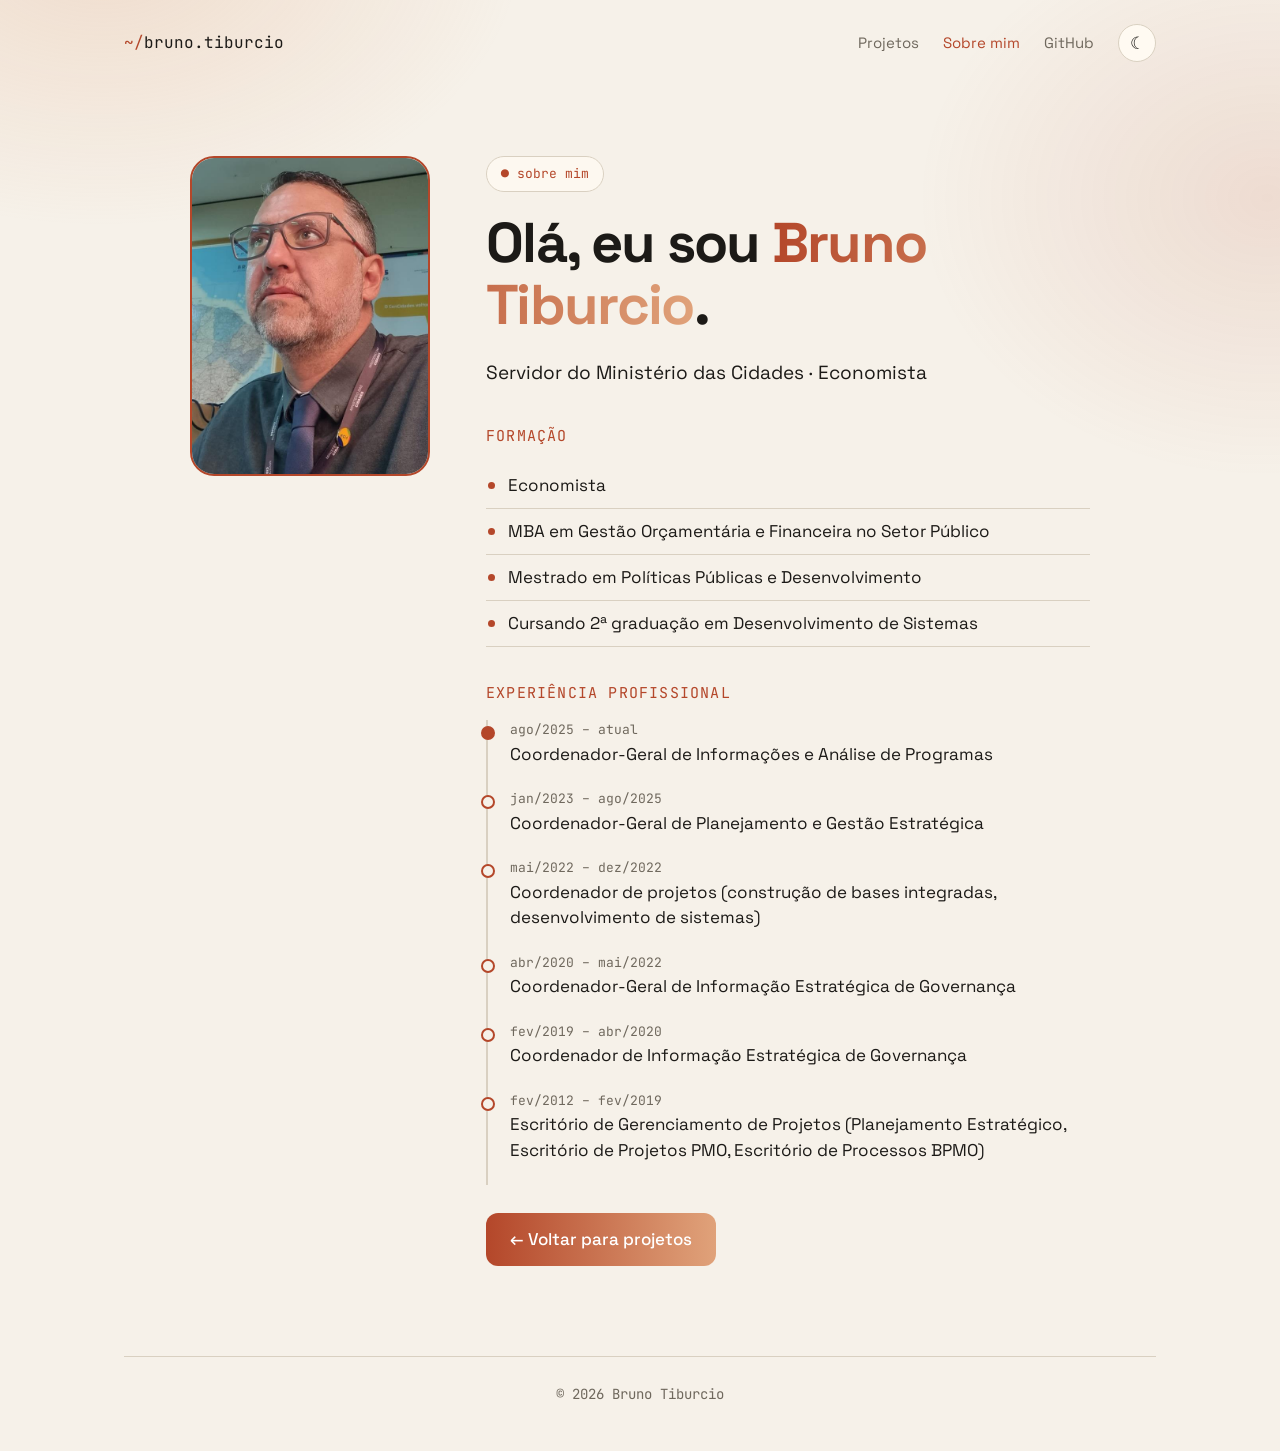
==== sobre.html @ 7c325919 "Adiciona página Sobre mim com formação, experiência e foto Co-Authored-By: Claude Sonnet 5.5 <norepl" ====
<!doctype html>
<html lang="pt-BR">
<head>
<meta charset="utf-8">
<meta name="viewport" content="width=device-width, initial-scale=1">
<title>Sobre mim — Bruno Tiburcio</title>
<link href="https://fonts.googleapis.com/css2?family=Space+Grotesk:wght@400;500;700&family=JetBrains+Mono:wght@400&display=swap" rel="stylesheet">
<script>
(function(){var t;try{t=localStorage.getItem("tema")}catch(e){}
if(!t)t="light";
document.documentElement.dataset.theme=t})();
</script>
<link rel="stylesheet" href="style.css">
<style>
body{transition:background .3s,color .3s;background:var(--bg-grad);background-attachment:fixed;color:var(--ink);font:17px/1.7 "Space Grotesk",system-ui,sans-serif;overflow-x:hidden}
nav a:hover,nav a.on{color:var(--a)}
.sobre{display:grid;grid-template-columns:240px 1fr;gap:56px;align-items:start;padding:70px 0 90px;max-width:900px;margin:0 auto}
.foto{aspect-ratio:1;border-radius:24px;background:linear-gradient(135deg,var(--a),var(--b));display:grid;place-items:center;color:var(--on);font-size:72px;font-weight:700;letter-spacing:-.04em}
h1{font-size:clamp(34px,5vw,56px);line-height:1.1;letter-spacing:-.03em;margin:20px 0 22px}
.foto{overflow:hidden;padding:0;border:2px solid var(--a);aspect-ratio:3/4}
.foto img{width:100%;height:100%;object-fit:cover;display:block}
.txt p{color:var(--mute);margin-bottom:16px}
.papel{color:var(--ink)!important;font-size:19px}
h2{font-size:15px;font-family:"JetBrains Mono",monospace;font-weight:400;color:var(--a);margin:34px 0 14px;text-transform:uppercase;letter-spacing:.08em}
.lista{list-style:none;padding:0}
.lista li{padding:8px 0 8px 22px;position:relative;border-bottom:1px solid var(--line)}
.lista li::before{content:"";position:absolute;left:2px;top:19px;width:7px;height:7px;border-radius:50%;background:var(--a)}
.linha{list-style:none;padding:0 0 0 22px;border-left:2px solid var(--line)}
.linha li{position:relative;padding:0 0 22px;line-height:1.5}
.linha li::before{content:"";position:absolute;left:-29px;top:6px;width:10px;height:10px;border-radius:50%;background:var(--bg);border:2px solid var(--a)}
.linha li:first-child::before{background:var(--a)}
.linha span{display:block;font-family:"JetBrains Mono",monospace;font-size:13px;color:var(--mute);margin-bottom:2px}
.links{display:flex;gap:14px;flex-wrap:wrap;margin-top:28px}
.btn{padding:12px 24px;border-radius:12px;font-weight:500;background:linear-gradient(90deg,var(--a),var(--b));color:var(--on)}
.btn.s{background:var(--card);color:var(--ink);border:1px solid var(--line)}
.btn.s:hover{border-color:var(--a);filter:none}
@media(max-width:720px){.sobre{grid-template-columns:1fr;gap:32px}.foto{max-width:160px;font-size:52px}}
</style>
</head>
<body>
<div class="wrap">
  <header>
    <a class="logo" href="index.html"><span>~/</span>bruno.tiburcio</a>
    <nav>
      <a href="index.html">Projetos</a>
      <a class="on" href="sobre.html">Sobre mim</a>
      <a href="https://github.com/brunotiburcio-git" target="_blank" rel="noopener">GitHub</a>
      <button class="tg" id="tg" aria-label="Alternar tema"></button>
    </nav>
  </header>

  <section class="sobre">
    <div class="foto"><img src="assets/foto.jpg" alt="Bruno Tiburcio"></div>
    <div class="txt">
      <span class="tag">● sobre mim</span>
      <h1>Olá, eu sou <span>Bruno Tiburcio</span>.</h1>
      <p class="papel">Servidor do Ministério das Cidades · Economista</p>

      <h2>Formação</h2>
      <ul class="lista">
        <li>Economista</li>
        <li>MBA em Gestão Orçamentária e Financeira no Setor Público</li>
        <li>Mestrado em Políticas Públicas e Desenvolvimento</li>
        <li>Cursando 2ª graduação em Desenvolvimento de Sistemas</li>
      </ul>

      <h2>Experiência profissional</h2>
      <ol class="linha">
        <li><span>ago/2025 – atual</span>Coordenador-Geral de Informações e Análise de Programas</li>
        <li><span>jan/2023 – ago/2025</span>Coordenador-Geral de Planejamento e Gestão Estratégica</li>
        <li><span>mai/2022 – dez/2022</span>Coordenador de projetos (construção de bases integradas, desenvolvimento de sistemas)</li>
        <li><span>abr/2020 – mai/2022</span>Coordenador-Geral de Informação Estratégica de Governança</li>
        <li><span>fev/2019 – abr/2020</span>Coordenador de Informação Estratégica de Governança</li>
        <li><span>fev/2012 – fev/2019</span>Escritório de Gerenciamento de Projetos (Planejamento Estratégico, Escritório de Projetos PMO, Escritório de Processos BPMO)</li>
      </ol>
      <div class="links">
        <a class="btn" href="index.html">← Voltar para projetos</a>
      </div>
    </div>
  </section>
  <footer>© 2026 Bruno Tiburcio</footer>
</div>
<script>
var r = document.documentElement, t = document.getElementById("tg");
function ic(){ t.textContent = r.dataset.theme == "dark" ? "☀" : "☾"; } ic();
t.onclick = function(){ var n = r.dataset.theme == "dark" ? "light" : "dark"; r.dataset.theme = n; try{ localStorage.setItem("tema", n) }catch(e){} ic(); };
</script>
</body>
</html>
---- style.css ----
/* ===== Tema e estilos compartilhados (home.html e sobre.html) ===== */

/* MODO ESCURO — preferência pelos tons de verde */
:root,[data-theme=dark]{
  --bg:#0a0f0d;      /* fundo: preto esverdeado */
  --card:#101a16;    /* cards */
  --ink:#e6f2ec;     /* texto principal */
  --mute:#8aa398;    /* texto secundário */
  --a:#6ee7c8;       /* verde-água (destaque) */
  --b:#a8e063;       /* verde-lima (fim do degradê) */
  --line:#1f302a;    /* bordas */
  --bg-grad:linear-gradient(180deg,#000 0%,#030d09 45%,#06190f 100%); /* degradê suave: preto → verde bem escuro */
  --on:#06100c;      /* texto sobre botões/degradê */
  --g1:#a8e06326;    /* brilho de fundo 1 */
  --g2:#6ee7c826;    /* brilho de fundo 2 */
  --chip:#101a1699;
}

/* MODO CLARO — tons pastel */
[data-theme=light]{
  --bg-grad:var(--bg);
  --bg:#f6f1e9;--card:#fffaf2;--ink:#1c1a17;--mute:#6f685d;
  --a:#b4472a;--b:#e0a27a;--line:#d9d0c1;--on:#fff;
  --g1:#e0a27a40;--g2:#b4472a1f;--chip:#fffaf2cc;
}

*{box-sizing:border-box;margin:0}
body::before{content:"";position:fixed;inset:-20%;background:radial-gradient(600px 400px at 20% 10%,var(--g1),transparent 70%),radial-gradient(500px 400px at 85% 30%,var(--g2),transparent 70%);z-index:-1}
a{color:inherit;text-decoration:none}
.wrap{max-width:1080px;margin:0 auto;padding:0 24px}
header{display:flex;justify-content:space-between;align-items:center;padding:24px 0}
.logo{font-family:"JetBrains Mono",monospace;font-size:16px}
.logo span{color:var(--a)}
nav{display:flex;align-items:center}
nav a{margin-left:24px;color:var(--mute);font-size:15px}
.tg{margin-left:24px;background:var(--card);border:1px solid var(--line);color:var(--ink);width:38px;height:38px;border-radius:50%;cursor:pointer;font-size:17px}
.tg:hover{border-color:var(--a)}
.tag{display:inline-block;font-family:"JetBrains Mono",monospace;font-size:13px;color:var(--a);border:1px solid var(--line);padding:6px 14px;border-radius:999px;background:var(--chip)}
h1 span{background:linear-gradient(90deg,var(--a),var(--b));-webkit-background-clip:text;background-clip:text;color:transparent}
.btn:hover{filter:brightness(1.1)}
footer{border-top:1px solid var(--line);padding:26px 0 44px;color:var(--mute);font-size:14px;text-align:center;font-family:"JetBrains Mono",monospace}

/* Botão de alternar tema: contorno mais evidente no modo escuro */
[data-theme=dark] .tg{border-color:#5f8f7c}
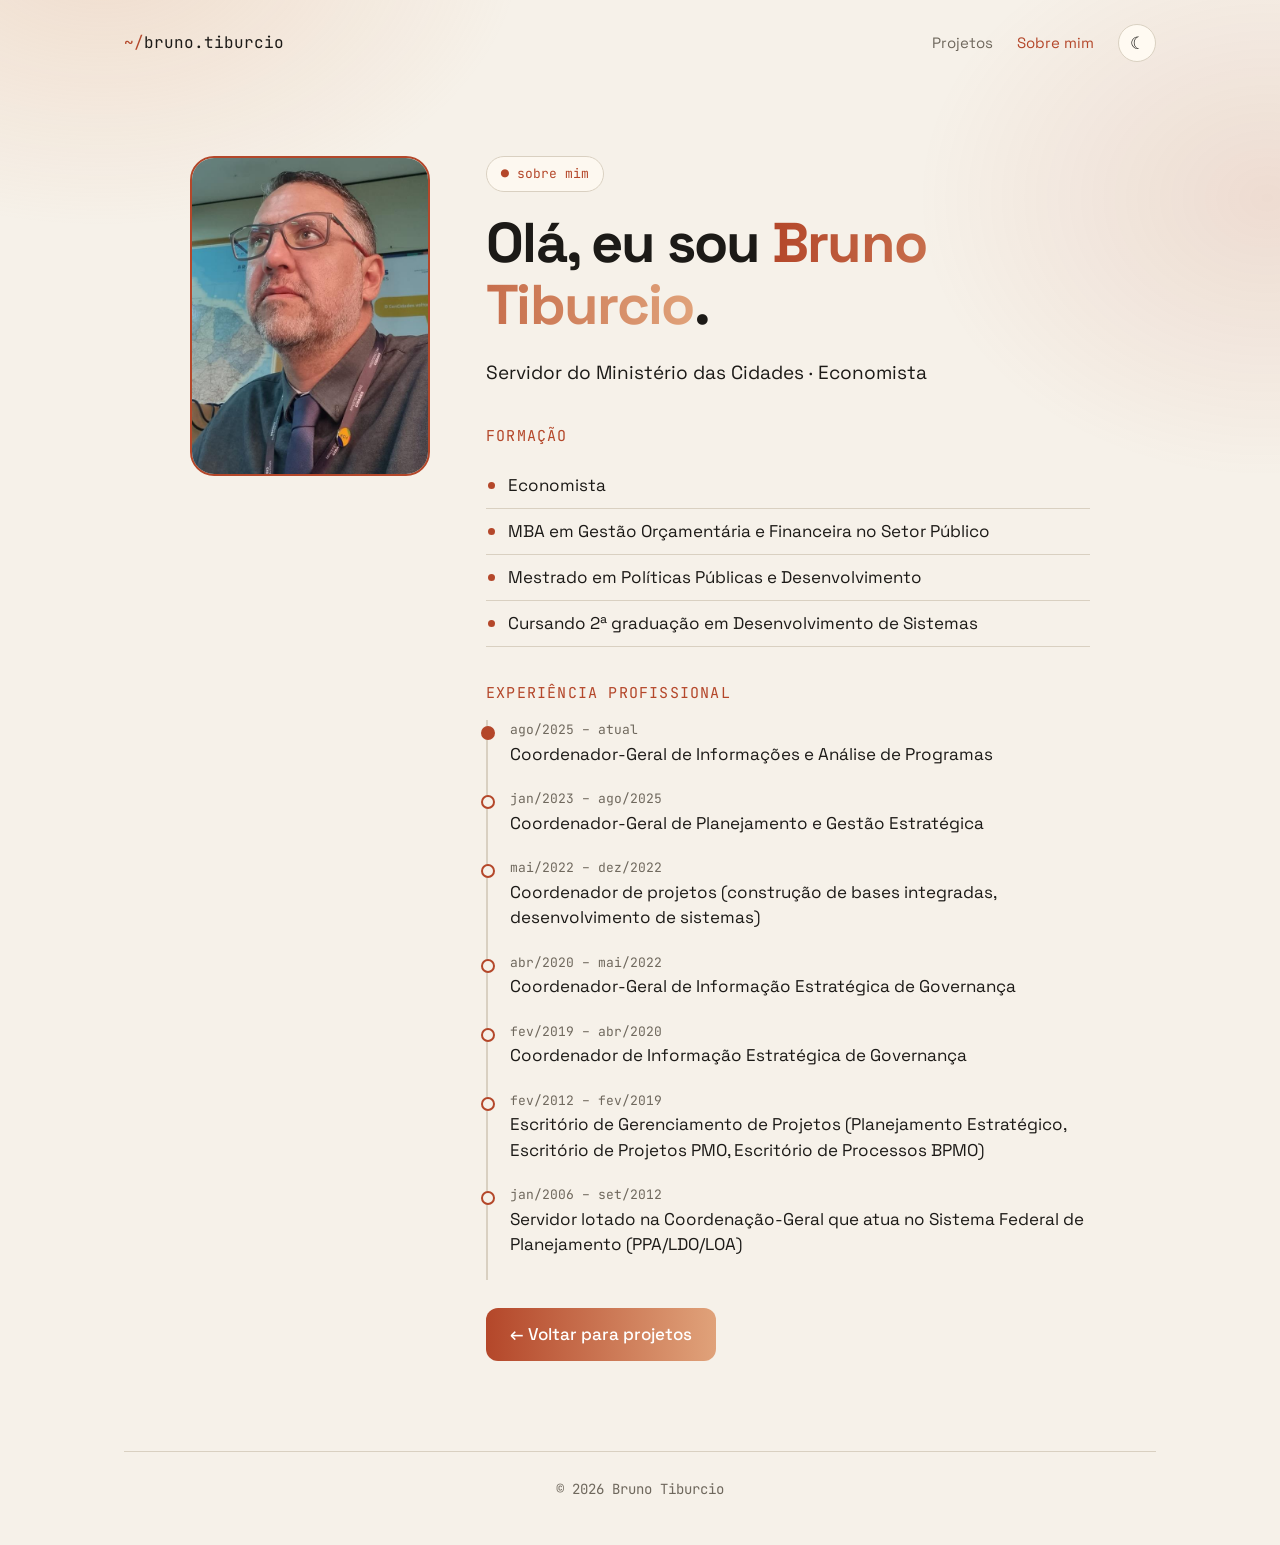
==== commit 933763b3: "ajuste textos e layout da página inicial e sobre mim" ====
--- a/sobre.html
+++ b/sobre.html
@@ -43,9 +43,7 @@
     <a class="logo" href="index.html"><span>~/</span>bruno.tiburcio</a>
     <nav>
       <a href="index.html">Projetos</a>
-      <a class="on" href="sobre.html">Sobre mim</a>
-      <a href="https://github.com/brunotiburcio-git" target="_blank" rel="noopener">GitHub</a>
-      <button class="tg" id="tg" aria-label="Alternar tema"></button>
+      <a class="on" href="sobre.html">Sobre mim</a>      <button class="tg" id="tg" aria-label="Alternar tema"></button>
     </nav>
   </header>
 
@@ -72,6 +70,7 @@
         <li><span>abr/2020 – mai/2022</span>Coordenador-Geral de Informação Estratégica de Governança</li>
         <li><span>fev/2019 – abr/2020</span>Coordenador de Informação Estratégica de Governança</li>
         <li><span>fev/2012 – fev/2019</span>Escritório de Gerenciamento de Projetos (Planejamento Estratégico, Escritório de Projetos PMO, Escritório de Processos BPMO)</li>
+        <li><span>jan/2006 – set/2012</span>Servidor lotado na Coordenação-Geral que atua no Sistema Federal de Planejamento (PPA/LDO/LOA)</li>
       </ol>
       <div class="links">
         <a class="btn" href="index.html">← Voltar para projetos</a>
